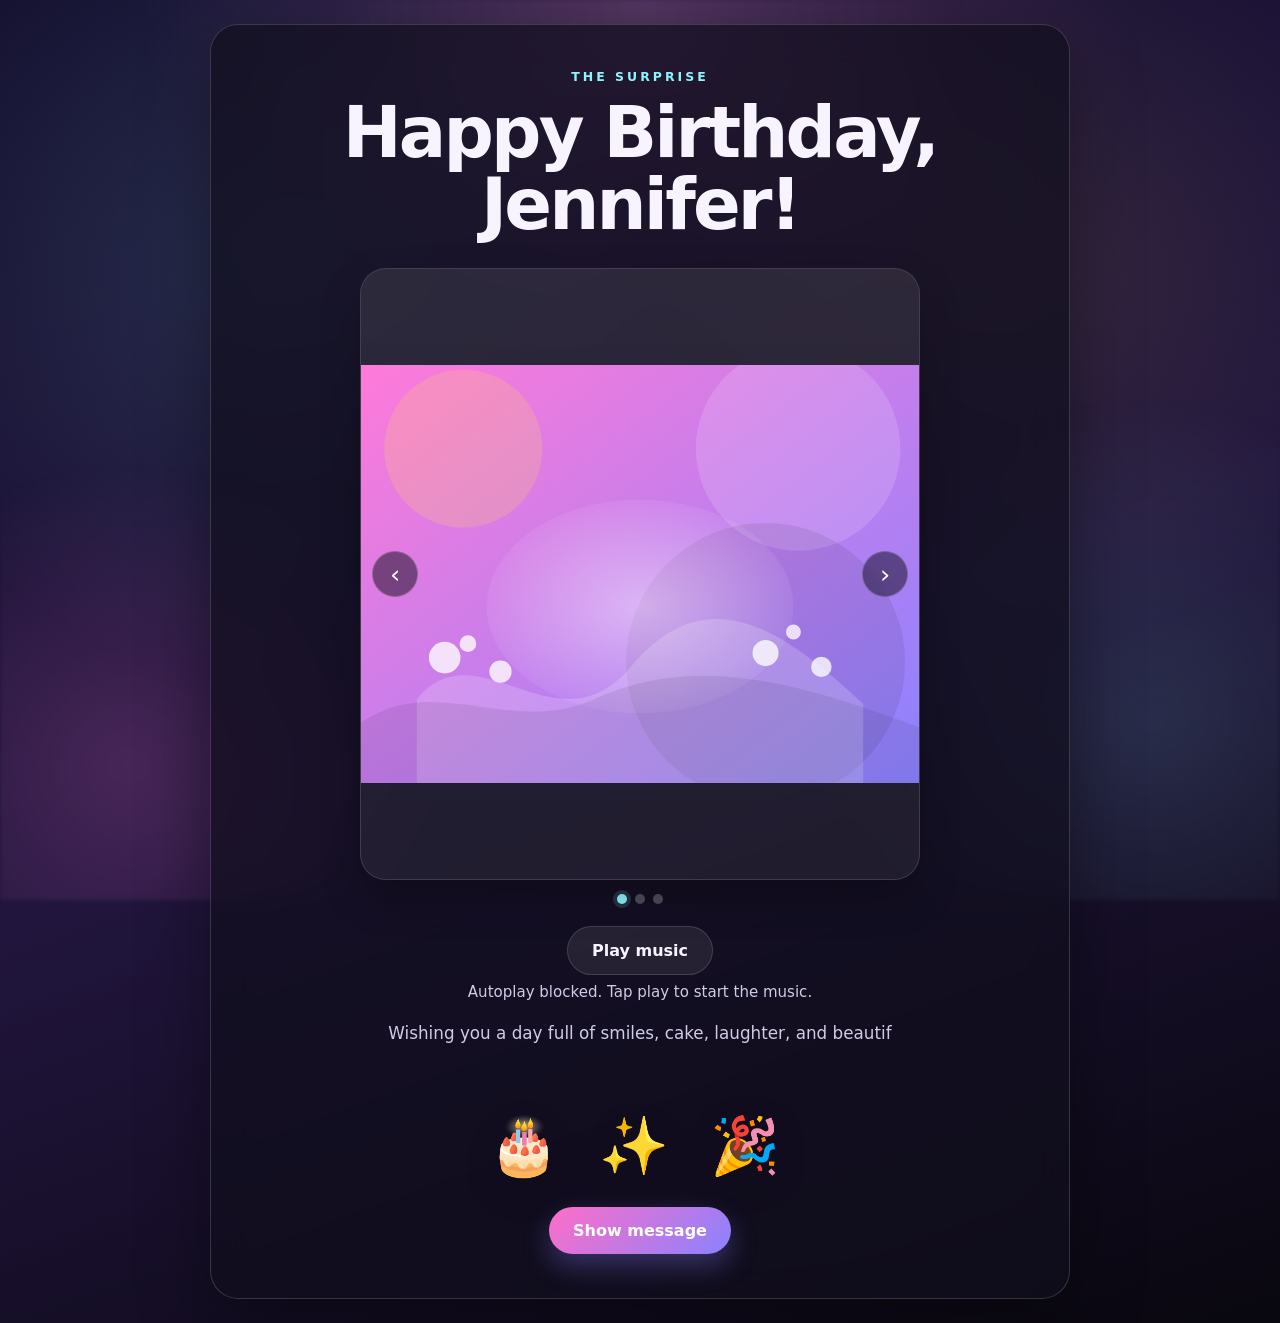
==== surprise.html @ 94b8db05 "Add files via upload" ====
<!doctype html>
<html lang="en">
  <head>
    <meta charset="UTF-8" />
    <meta name="viewport" content="width=device-width, initial-scale=1.0" />
    <title>Happy Birthday Jennifer</title>
    <link rel="preconnect" href="https://fonts.googleapis.com" />
    <link rel="preconnect" href="https://fonts.gstatic.com" crossorigin />
    <link
      href="https://fonts.googleapis.com/css2?family=Story+Script&display=swap"
      rel="stylesheet"
    />
    <link rel="stylesheet" href="style.css" />
  </head>
  <body class="page page-surprise">
    <main class="card celebration-card">
      <p class="eyebrow">The surprise</p>
      <h1>Happy Birthday, Jennifer!</h1>

      <section class="photo-carousel" aria-label="Jennifer photo carousel">
        <div class="carousel-shell">
          <button
            class="carousel-control carousel-control-prev"
            type="button"
            data-carousel-prev
            aria-label="Previous photo"
          >
            &#8249;
          </button>

          <div class="carousel-viewport">
            <div class="carousel-track" data-carousel-track></div>
          </div>

          <button
            class="carousel-control carousel-control-next"
            type="button"
            data-carousel-next
            aria-label="Next photo"
          >
            &#8250;
          </button>
        </div>

        <div class="carousel-dots" data-carousel-dots></div>
      </section>

      <section class="music-panel" aria-label="Birthday music">
        <button
          class="btn secondary music-toggle"
          type="button"
          data-music-toggle
          aria-pressed="false"
        >
          Play music
        </button>
        <p class="music-status" data-music-status>Music starts automatically.</p>
      </section>

      <p class="subtext reveal-text" data-typewriter>
        Wishing you a day full of smiles, cake, laughter, and beautiful moments.
      </p>

      <div class="cake" aria-hidden="true">🎂 ✨ 🎉</div>

      <div class="actions">
        <button class="btn primary" type="button" data-open-letter>Show message</button>
      </div>
    </main>

    <div class="letter-overlay" data-letter-overlay hidden>
      <div class="letter-popup" role="dialog" aria-modal="true" aria-labelledby="letter-title">
        <button
          class="letter-close"
          type="button"
          data-close-letter
          aria-label="Close letter"
        >
          ×
        </button>

        <p class="letter-kicker">A little letter</p>
        <h2 id="letter-title" class="letter-title story-script-regular">Happy Birthday, Jenny! 🎉</h2>

        <div class="letter-message story-script-regular">
          <p><strong>Happy Birthday, Jenny!</strong> 🎉</p>
          <p>
            I wanted to write you this short note to wish you a wonderful day. Who knew that
            meeting randomly on Discord over a game of PUBG would lead to such a cool
            friendship? I’m really grateful for all the fun chats, laughter, and gaming sessions
            we’ve shared.
          </p>
          <p>
            Thank you for being such a great friend. May this new year bring you everything you
            wish for! Enjoy your day! 🎁🎉
          </p>
        </div>

        <div class="letter-footer">
          <span class="letter-hint">Close when you’re done reading.</span>
        </div>
      </div>
    </div>

    <audio
      data-birthday-music
      src="music/birthday.wav"
      preload="auto"
      loop
      autoplay
    ></audio>

    <script src="script.js"></script>
  </body>
</html>
---- style.css ----
:root {
  color-scheme: dark;
  --bg-1: #140f2f;
  --bg-2: #21153d;
  --bg-3: #09070f;
  --card: rgba(17, 14, 30, 0.72);
  --border: rgba(255, 255, 255, 0.12);
  --text: #f7f4ff;
  --muted: #d2cae7;
  --accent: #ff7ad9;
  --accent-2: #8ff3ff;
  --accent-3: #ffd166;
}

* {
  box-sizing: border-box;
}

html,
body {
  min-height: 100%;
}

body {
  margin: 0;
  font-family: "Segoe UI", system-ui, -apple-system, BlinkMacSystemFont, sans-serif;
  color: var(--text);
  background:
    radial-gradient(circle at top, rgba(255, 122, 217, 0.2), transparent 34%),
    radial-gradient(circle at 20% 20%, rgba(143, 243, 255, 0.12), transparent 28%),
    radial-gradient(circle at 80% 20%, rgba(255, 209, 102, 0.1), transparent 26%),
    linear-gradient(160deg, var(--bg-1), var(--bg-2) 52%, var(--bg-3));
  overflow-x: hidden;
}

body::before {
  content: "";
  position: fixed;
  inset: 0;
  pointer-events: none;
  background:
    radial-gradient(circle at 50% 0%, rgba(255, 255, 255, 0.08), transparent 30%),
    radial-gradient(circle at 10% 85%, rgba(255, 122, 217, 0.18), transparent 22%),
    radial-gradient(circle at 90% 80%, rgba(143, 243, 255, 0.12), transparent 24%);
  filter: blur(2px);
}

.page {
  min-height: 100vh;
  display: grid;
  place-items: center;
  padding: 24px;
}

.card {
  width: min(680px, 100%);
  position: relative;
  overflow: hidden;
  padding: clamp(28px, 4vw, 44px);
  text-align: center;
  border: 1px solid var(--border);
  border-radius: 28px;
  background: var(--card);
  backdrop-filter: blur(18px);
  box-shadow: 0 24px 70px rgba(0, 0, 0, 0.38);
}

.card::after {
  content: "";
  position: absolute;
  inset: auto -25% -45% auto;
  width: 240px;
  height: 240px;
  border-radius: 50%;
  background: radial-gradient(circle, rgba(255, 122, 217, 0.18), transparent 70%);
  pointer-events: none;
}

.eyebrow {
  margin: 0 0 14px;
  color: var(--accent-2);
  text-transform: uppercase;
  letter-spacing: 0.24em;
  font-size: 0.78rem;
  font-weight: 700;
}

h1 {
  margin: 0;
  font-size: clamp(2.1rem, 6vw, 4.4rem);
  line-height: 1.02;
  letter-spacing: -0.04em;
}

.subtext {
  margin: 18px auto 0;
  max-width: 40rem;
  color: var(--muted);
  font-size: 1.05rem;
  line-height: 1.7;
}

.actions {
  display: flex;
  gap: 12px;
  justify-content: center;
  flex-wrap: wrap;
  margin-top: 28px;
}

.btn {
  appearance: none;
  border: 0;
  border-radius: 999px;
  padding: 14px 24px;
  font: inherit;
  font-weight: 700;
  text-decoration: none;
  cursor: pointer;
  transition: transform 0.18s ease, box-shadow 0.18s ease, background 0.18s ease, border-color 0.18s ease;
}

.btn:hover,
.btn:focus-visible {
  transform: translateY(-2px);
}

.btn.primary {
  color: white;
  background: linear-gradient(135deg, #ff6ec7, #8a82ff);
  box-shadow: 0 12px 28px rgba(138, 130, 255, 0.32);
}

.btn.secondary {
  color: var(--text);
  background: rgba(255, 255, 255, 0.08);
  border: 1px solid rgba(255, 255, 255, 0.14);
}

.story-script-regular {
  font-family: "Story Script", sans-serif;
  font-weight: 400;
  font-style: normal;
}

.gift-button {
  margin: 34px auto 0;
  width: min(320px, 100%);
  min-height: 280px;
  display: grid;
  place-items: center;
  gap: 14px;
  border: 1px solid rgba(255, 255, 255, 0.18);
  border-radius: 32px;
  background:
    linear-gradient(180deg, rgba(255, 255, 255, 0.1), rgba(255, 255, 255, 0.04)),
    radial-gradient(circle at top, rgba(255, 122, 217, 0.24), transparent 58%);
  color: var(--text);
  cursor: pointer;
  transition: transform 0.2s ease, box-shadow 0.2s ease, border-color 0.2s ease;
  box-shadow: 0 16px 36px rgba(0, 0, 0, 0.28);
}

.gift-button:hover,
.gift-button:focus-visible {
  transform: translateY(-4px) scale(1.01);
  border-color: rgba(255, 255, 255, 0.32);
  box-shadow: 0 20px 44px rgba(0, 0, 0, 0.34);
}

.gift-emoji {
  display: block;
  font-size: clamp(4rem, 10vw, 6.5rem);
  line-height: 1;
  animation: bob 2.1s ease-in-out infinite;
  filter: drop-shadow(0 10px 18px rgba(0, 0, 0, 0.18));
}

.gift-label {
  font-size: 1rem;
  font-weight: 700;
  color: var(--muted);
}

.status {
  min-height: 1.4em;
  margin: 22px 0 0;
  color: var(--accent-3);
  font-weight: 700;
  opacity: 0;
  transition: opacity 0.2s ease;
}

.status.visible {
  opacity: 1;
}

.celebration-card {
  width: min(860px, 100%);
  border-color: rgba(255, 255, 255, 0.16);
}

.photo-carousel {
  position: relative;
  z-index: 1;
  margin: 26px auto 0;
  width: min(100%, 560px);
}

.music-panel {
  margin: 22px auto 0;
  display: grid;
  justify-items: center;
  gap: 8px;
}

.music-toggle.is-playing {
  color: white;
  background: linear-gradient(135deg, #ff6ec7, #8a82ff);
  box-shadow: 0 12px 28px rgba(138, 130, 255, 0.28);
}

.music-status {
  margin: 0;
  color: var(--muted);
  font-size: 0.94rem;
}

.letter-overlay {
  position: fixed;
  inset: 0;
  z-index: 20;
  display: grid;
  place-items: center;
  padding: 20px;
  background: rgba(5, 4, 12, 0.68);
  backdrop-filter: blur(8px);
}

.letter-overlay[hidden] {
  display: none !important;
}

.letter-popup {
  position: relative;
  width: min(92vw, 520px);
  padding: 26px 24px 20px;
  border-radius: 28px;
  border: 1px solid rgba(93, 67, 42, 0.18);
  background:
    linear-gradient(180deg, rgba(255, 250, 242, 0.99), rgba(247, 235, 215, 0.98)),
    repeating-linear-gradient(
      180deg,
      transparent 0,
      transparent 32px,
      rgba(109, 83, 54, 0.08) 32px,
      rgba(109, 83, 54, 0.08) 33px
    );
  color: #3d2d25;
  box-shadow: 0 28px 80px rgba(0, 0, 0, 0.38);
}

.letter-popup::before {
  content: "";
  position: absolute;
  inset: 12px;
  border-radius: 22px;
  border: 1px solid rgba(131, 101, 73, 0.09);
  pointer-events: none;
}

.letter-close {
  position: absolute;
  top: 14px;
  right: 14px;
  width: 38px;
  height: 38px;
  border: 0;
  border-radius: 999px;
  background: rgba(61, 45, 37, 0.09);
  color: #4d382f;
  font: inherit;
  font-size: 1.5rem;
  line-height: 1;
  cursor: pointer;
}

.letter-close:hover,
.letter-close:focus-visible {
  background: rgba(61, 45, 37, 0.14);
}

.letter-kicker {
  margin: 0 0 8px;
  color: #8a6a53;
  text-transform: uppercase;
  letter-spacing: 0.22em;
  font-size: 0.72rem;
  font-weight: 700;
}

.letter-title {
  margin: 0 0 14px;
  font-size: clamp(2rem, 7vw, 3.3rem);
  line-height: 1;
  color: #4a2e24;
}

.letter-message {
  display: block;
  width: 100%;
  min-height: 230px;
  padding: 6px 2px 12px;
  border: 0;
  outline: none;
  background: transparent;
  color: #4a2e24;
  font-size: clamp(1.35rem, 3vw, 1.8rem);
  line-height: 1.65;
  letter-spacing: 0.01em;
  cursor: default;
}

.letter-message p {
  margin: 0 0 14px;
}

.letter-message p:last-child {
  margin-bottom: 0;
}

.letter-footer {
  display: flex;
  gap: 12px;
  justify-content: space-between;
  align-items: center;
  flex-wrap: wrap;
  margin-top: 6px;
  padding-top: 14px;
  border-top: 1px solid rgba(74, 46, 36, 0.12);
}

.letter-hint {
  color: rgba(74, 46, 36, 0.66);
  font-size: 0.9rem;
}

.page.modal-open {
  overflow: hidden;
}

.carousel-shell {
  position: relative;
}

.carousel-viewport {
  overflow: hidden;
  border-radius: 26px;
  border: 1px solid rgba(255, 255, 255, 0.14);
  background: rgba(255, 255, 255, 0.05);
  box-shadow: 0 18px 40px rgba(0, 0, 0, 0.24);
  height: clamp(380px, 68vh, 720px);
}

.carousel-track {
  display: flex;
  height: 100%;
  will-change: transform;
  transition: transform 0.55s cubic-bezier(0.2, 0.8, 0.2, 1);
}

.carousel-slide {
  margin: 0;
  min-width: 100%;
  height: 100%;
  position: relative;
  background: linear-gradient(180deg, rgba(255, 255, 255, 0.08), rgba(255, 255, 255, 0.03));
}

.carousel-slide img {
  width: 100%;
  height: 100%;
  display: block;
  object-fit: contain;
  background: rgba(10, 8, 24, 0.18);
}

.carousel-control {
  position: absolute;
  top: 50%;
  z-index: 2;
  width: 46px;
  height: 46px;
  display: grid;
  place-items: center;
  border: 0;
  border-radius: 999px;
  color: white;
  font: inherit;
  font-size: 1.6rem;
  cursor: pointer;
  background: rgba(12, 8, 24, 0.5);
  border: 1px solid rgba(255, 255, 255, 0.18);
  backdrop-filter: blur(10px);
  transform: translateY(-50%);
  transition: transform 0.18s ease, background 0.18s ease, border-color 0.18s ease;
}

.carousel-control:hover,
.carousel-control:focus-visible {
  transform: translateY(-50%) scale(1.05);
  background: rgba(255, 122, 217, 0.45);
  border-color: rgba(255, 255, 255, 0.3);
}

.carousel-control-prev {
  left: 12px;
}

.carousel-control-next {
  right: 12px;
}

.carousel-dots {
  display: flex;
  justify-content: center;
  gap: 8px;
  margin-top: 14px;
}

.carousel-dot {
  width: 10px;
  height: 10px;
  padding: 0;
  border: 0;
  border-radius: 50%;
  background: rgba(255, 255, 255, 0.26);
  cursor: pointer;
  transition: transform 0.18s ease, background 0.18s ease, box-shadow 0.18s ease;
}

.carousel-dot:hover,
.carousel-dot:focus-visible {
  transform: scale(1.15);
}

.carousel-dot.is-active {
  background: var(--accent-2);
  box-shadow: 0 0 0 4px rgba(143, 243, 255, 0.16);
}

.reveal-text {
  min-height: 3.6em;
}

.cake {
  margin-top: 34px;
  font-size: clamp(2rem, 5vw, 3.5rem);
  letter-spacing: 0.2em;
  filter: drop-shadow(0 10px 18px rgba(0, 0, 0, 0.16));
}

.confetti {
  position: fixed;
  top: -16px;
  width: 10px;
  height: 16px;
  border-radius: 2px;
  opacity: 0.95;
  pointer-events: none;
  animation-name: fall;
  animation-timing-function: linear;
  animation-fill-mode: forwards;
  z-index: 1;
}

@keyframes bob {
  0%,
  100% {
    transform: translateY(0);
  }
  50% {
    transform: translateY(-10px);
  }
}

@keyframes fall {
  from {
    transform: translate3d(0, -20px, 0) rotate(0deg);
    opacity: 1;
  }
  to {
    transform: translate3d(0, 110vh, 0) rotate(720deg);
    opacity: 0;
  }
}

@media (max-width: 640px) {
  .card {
    border-radius: 22px;
  }

  .actions {
    flex-direction: column;
  }

  .btn {
    width: 100%;
  }

  .gift-button {
    min-height: 250px;
  }

  .photo-carousel {
    width: 100%;
  }

  .carousel-viewport {
    border-radius: 20px;
    height: clamp(340px, 64vh, 560px);
  }

  .carousel-control {
    width: 38px;
    height: 38px;
    font-size: 1.35rem;
  }

  .carousel-control-prev {
    left: 8px;
  }

  .carousel-control-next {
    right: 8px;
  }
}
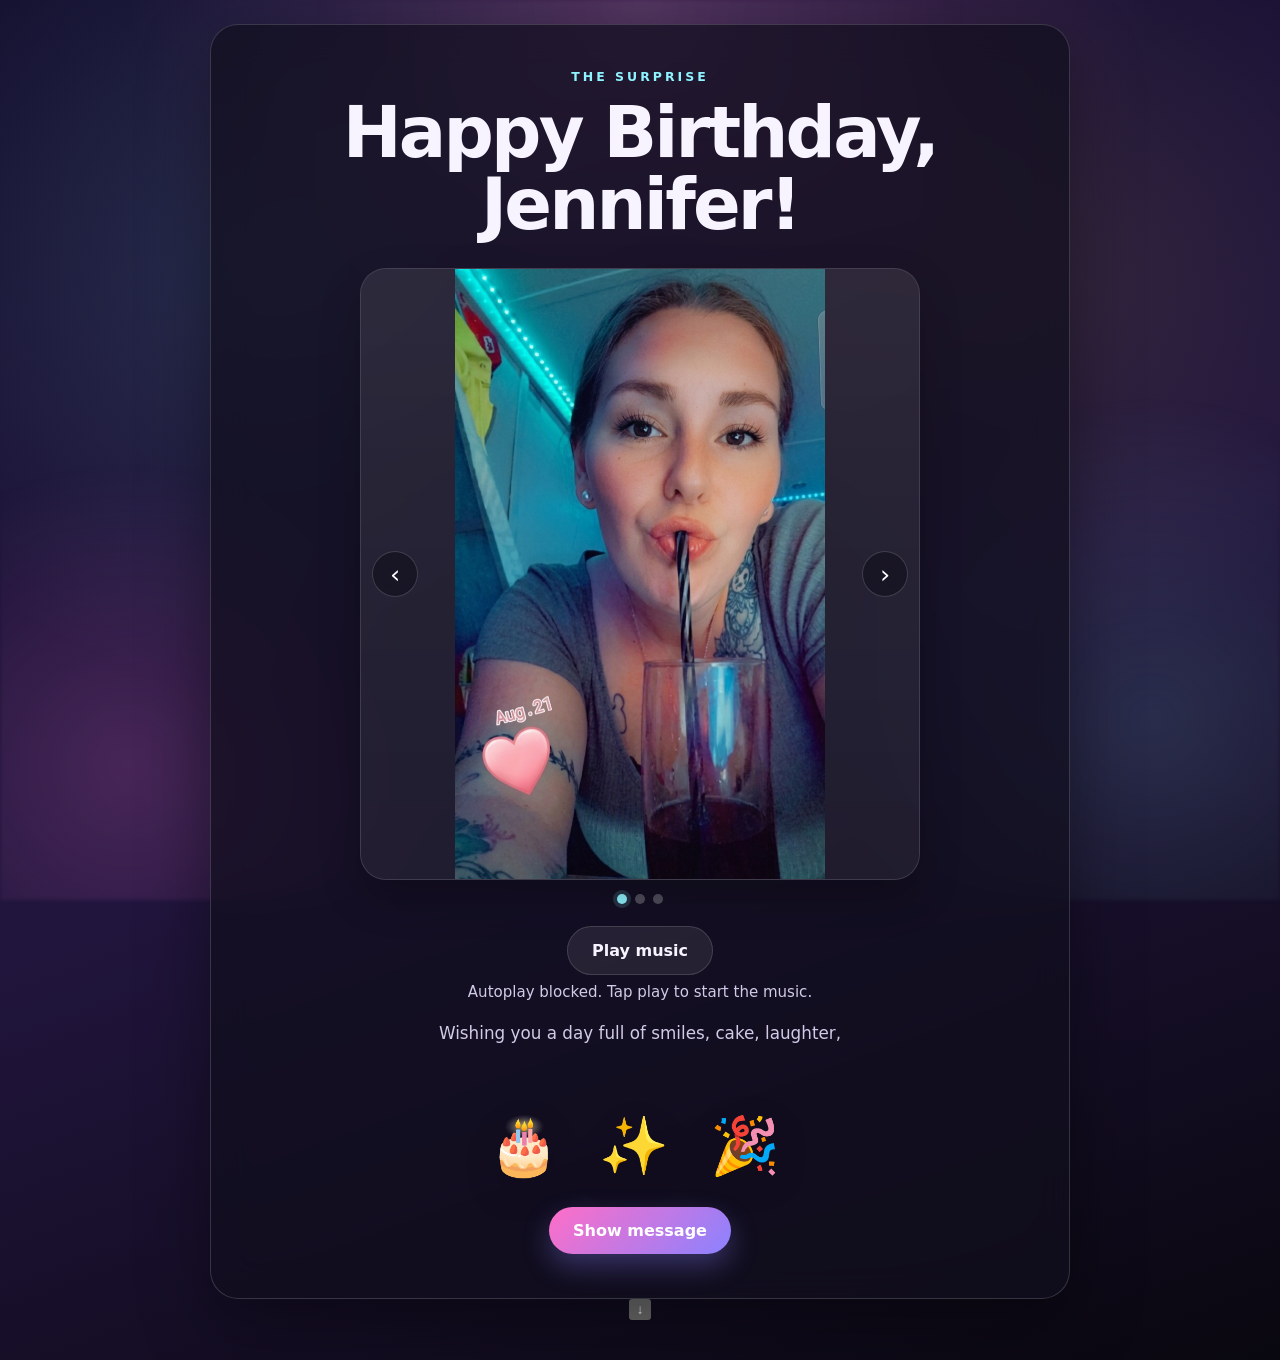
==== commit 64fdf031: "Update surprise.html" ====
--- a/surprise.html
+++ b/surprise.html
@@ -68,6 +68,15 @@
       </div>
     </main>
 
+    <button
+      class="scroll-down-fab"
+      type="button"
+      data-scroll-to-letter
+      aria-label="Jump to the letter button"
+    >
+      <span class="scroll-down-fab__icon" aria-hidden="true">↓</span>
+    </button>
+
     <div class="letter-overlay" data-letter-overlay hidden>
       <div class="letter-popup" role="dialog" aria-modal="true" aria-labelledby="letter-title">
         <button
@@ -87,7 +96,7 @@
           <p>
             I wanted to write you this short note to wish you a wonderful day. Who knew that
             meeting randomly on Discord over a game of PUBG would lead to such a cool
-            friendship? I’m really grateful for all the fun chats, laughter, and gaming sessions
+            friendship? I’m really grateful for all the fun chats, laughter and snap memories
             we’ve shared.
           </p>
           <p>
@@ -104,12 +113,18 @@
 
     <audio
       data-birthday-music
-      src="music/birthday.wav"
+      src="music/bdy.mp3"
       preload="auto"
       loop
       autoplay
     ></audio>
 
+    <audio
+      data-letter-music
+      src="music/letter.mp3"
+      preload="auto"
+    ></audio>
+
     <script src="script.js"></script>
   </body>
 </html>
